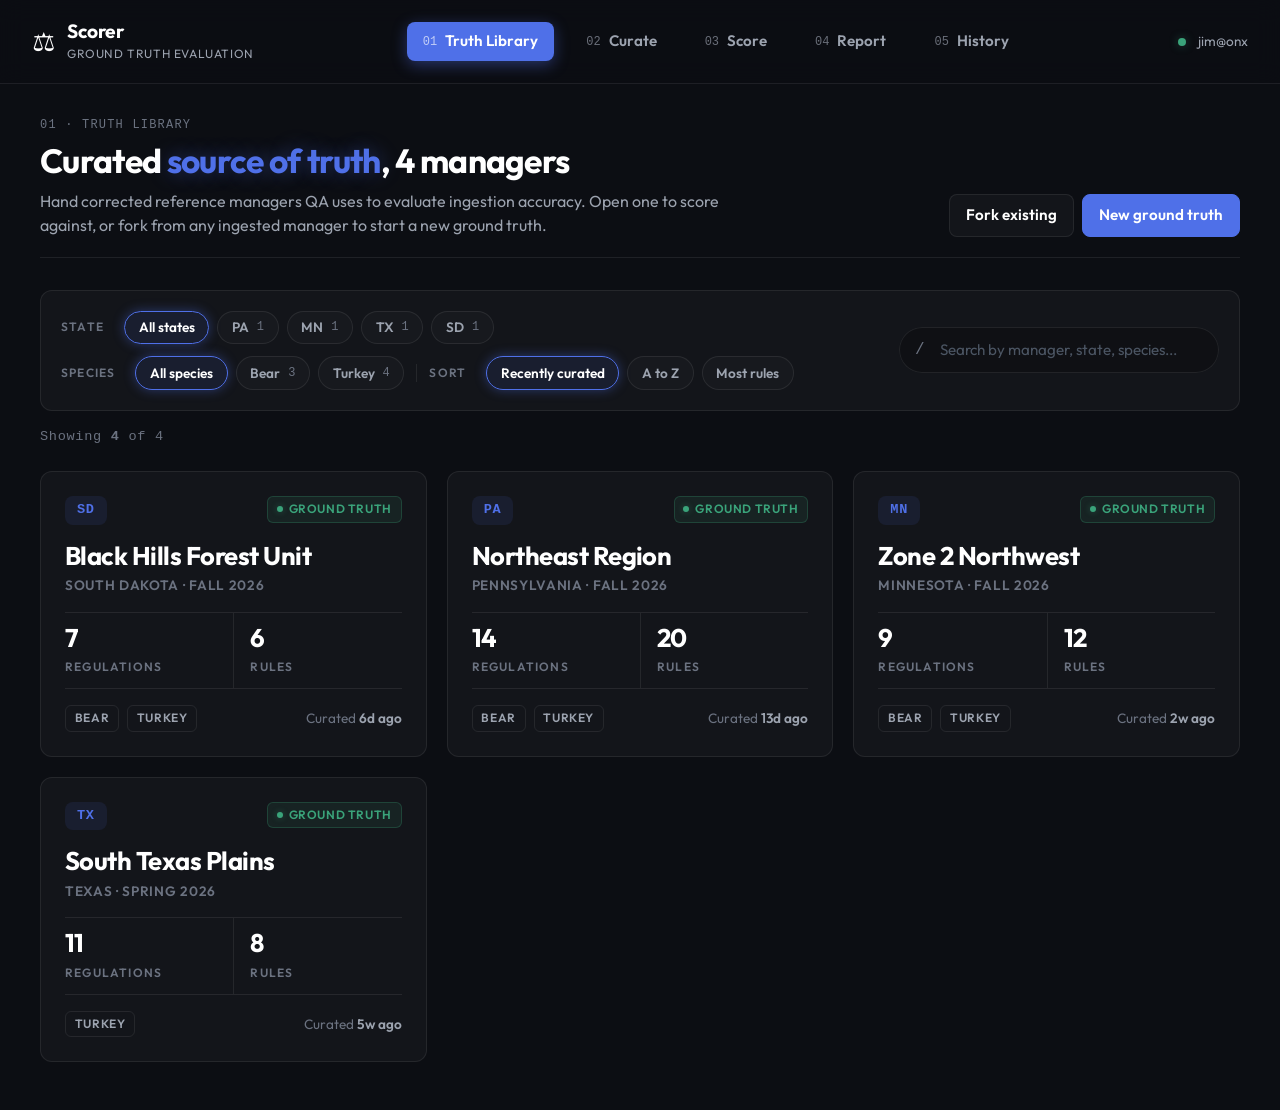
==== v1/index.html @ bdf271d5 "scorer prototypes v1, v2, v3" ====
<!doctype html>
<html lang="en">
<head>
  <meta charset="utf-8">
  <meta name="viewport" content="width=device-width,initial-scale=1">
  <title>Scorer, Ground Truth Evaluation</title>
  <link rel="preconnect" href="https://fonts.googleapis.com">
  <link rel="preconnect" href="https://fonts.gstatic.com" crossorigin>
  <link href="https://fonts.googleapis.com/css2?family=Outfit:wght@300;400;600;700&display=swap" rel="stylesheet">
  <link rel="stylesheet" href="styles/tokens.css">
  <link rel="stylesheet" href="styles/base.css">
  <link rel="stylesheet" href="styles/components.css">
</head>
<body>
  <div class="app">
    <header class="stage-rail" role="banner">
      <div class="stage-rail__brand">
        <div class="stage-rail__seal" aria-hidden="true">⚖️</div>
        <div>
          <div class="stage-rail__title">Scorer</div>
          <div class="stage-rail__subtitle">Ground Truth Evaluation</div>
        </div>
      </div>
      <nav class="stages" aria-label="Stages">
        <a class="stages__item" data-route="library" href="#library">
          <span class="stages__index">01</span><span>Truth Library</span>
        </a>
        <span class="stages__sep" aria-hidden="true"></span>
        <a class="stages__item" data-route="create" href="#create">
          <span class="stages__index">02</span><span>Curate</span>
        </a>
        <span class="stages__sep" aria-hidden="true"></span>
        <a class="stages__item" data-route="score" href="#score">
          <span class="stages__index">03</span><span>Score</span>
        </a>
        <span class="stages__sep" aria-hidden="true"></span>
        <a class="stages__item" data-route="report" href="#report">
          <span class="stages__index">04</span><span>Report</span>
        </a>
        <span class="stages__sep" aria-hidden="true"></span>
        <a class="stages__item" data-route="history" href="#history">
          <span class="stages__index">05</span><span>History</span>
        </a>
      </nav>
      <div class="stage-rail__user">
        <span class="stage-rail__user-dot" aria-hidden="true"></span>
        <span>jim@onx</span>
      </div>
    </header>

    <main>
      <section class="view" data-view="library" id="view-library"></section>
      <section class="view" data-view="create" id="view-create"></section>
      <section class="view" data-view="score" id="view-score"></section>
      <section class="view" data-view="report" id="view-report"></section>
      <section class="view" data-view="history" id="view-history"></section>
    </main>
  </div>

  <script src="scripts/data.js"></script>
  <script src="scripts/router.js"></script>
  <script src="scripts/views/library.js"></script>
  <script src="scripts/views/create.js"></script>
  <script src="scripts/views/score.js"></script>
  <script src="scripts/views/report.js"></script>
  <script src="scripts/views/history.js"></script>
  <script>
    window.Scorer.router.init();
  </script>
</body>
</html>
---- v1/styles/tokens.css ----
:root {
  color-scheme: dark;

  --bg-dark: #0c0e13;
  --bg-elev-1: rgba(255, 255, 255, 0.02);
  --bg-elev-2: rgba(255, 255, 255, 0.03);
  --bg-elev-3: rgba(255, 255, 255, 0.05);
  --bg-inset:  rgba(0, 0, 0, 0.20);

  --card-bg: rgba(255, 255, 255, 0.03);
  --card-border: rgba(255, 255, 255, 0.08);
  --card-border-strong: rgba(255, 255, 255, 0.14);

  --text-primary:   #ffffff;
  --text-secondary: #9ca3af;
  --text-tertiary:  #6b7280;
  --text-muted:     #4b5563;

  --accent: #4f70e8;
  --accent-hover: #6884ec;
  --accent-glow: rgba(79, 112, 232, 0.40);
  --accent-soft: rgba(79, 112, 232, 0.10);
  --accent-softer: rgba(79, 112, 232, 0.05);

  --status-pending:   #94a3b8;
  --status-running:   #4f70e8;
  --status-completed: #3aa37a;
  --status-failed:    #d04545;
  --status-cancelled: #d4a017;
  --status-paused:    #8b5cf6;

  --status-correct: var(--status-completed);
  --status-missing: var(--status-cancelled);
  --status-extra:   var(--status-failed);

  --status-correct-soft: rgba(58, 163, 122, 0.10);
  --status-missing-soft: rgba(212, 160, 23, 0.10);
  --status-extra-soft:   rgba(208, 69, 69, 0.10);

  --status-correct-glow: rgba(58, 163, 122, 0.40);
  --status-missing-glow: rgba(212, 160, 23, 0.40);
  --status-extra-glow:   rgba(208, 69, 69, 0.40);

  --space-1: 4px;
  --space-2: 8px;
  --space-3: 12px;
  --space-4: 16px;
  --space-5: 20px;
  --space-6: 24px;
  --space-7: 28px;
  --space-8: 32px;
  --space-10: 40px;
  --space-12: 48px;
  --space-16: 64px;

  --radius-sm: 6px;
  --radius-md: 8px;
  --radius-lg: 12px;
  --radius-xl: 20px;
  --radius-pill: 999px;

  --font-ui: "Outfit", -apple-system, BlinkMacSystemFont, "Segoe UI", system-ui, sans-serif;
  --font-mono: ui-monospace, "SF Mono", Menlo, Monaco, "Cascadia Mono", monospace;

  --fs-xxs: 0.75rem;
  --fs-xs:  0.85rem;
  --fs-sm:  0.95rem;
  --fs-base: 1rem;
  --fs-md: 1.1rem;
  --fs-lg: 1.25rem;
  --fs-xl: 1.6rem;
  --fs-2xl: 2.1rem;
  --fs-3xl: 2.75rem;

  --tracking-tight: -0.02em;
  --tracking-normal: 0;
  --tracking-wide: 0.05em;
  --tracking-wider: 0.10em;

  --duration-fast: 150ms;
  --duration-base: 200ms;
  --duration-slow: 300ms;
  --ease-out: cubic-bezier(0.4, 0, 0.2, 1);
  --ease-emph: cubic-bezier(0.16, 1, 0.3, 1);
}
---- v1/styles/base.css ----
*, *::before, *::after { box-sizing: border-box; }

html, body {
  margin: 0;
  padding: 0;
  background-color: var(--bg-dark);
  color: var(--text-primary);
  font-family: var(--font-ui);
  font-size: var(--fs-base);
  line-height: 1.5;
  -webkit-font-smoothing: antialiased;
  -webkit-tap-highlight-color: transparent;
  min-height: 100vh;
}

body::before {
  content: "";
  position: fixed;
  top: -50%;
  left: -50%;
  width: 200%;
  height: 200%;
  background: radial-gradient(circle at center, rgba(99, 102, 241, 0.08) 0%, transparent 50%);
  z-index: -1;
  pointer-events: none;
}

a {
  color: inherit;
  text-decoration: none;
}

button, input, textarea, select, [role="button"] {
  touch-action: manipulation;
}

button {
  font: inherit;
  color: inherit;
  background: none;
  border: 0;
  cursor: pointer;
  padding: 0;
}

input, textarea, select {
  font: inherit;
  color: inherit;
}

input[type="checkbox"] {
  accent-color: var(--accent);
  width: 16px;
  height: 16px;
  cursor: pointer;
}

input:focus-visible,
textarea:focus-visible,
button:focus-visible,
[role="button"]:focus-visible {
  outline: 1px solid var(--accent);
  outline-offset: 2px;
}

::selection {
  background: var(--accent-soft);
  color: var(--text-primary);
}

h1, h2, h3, h4 {
  margin: 0;
  font-weight: 700;
  letter-spacing: var(--tracking-tight);
}

h1 {
  font-size: var(--fs-2xl);
  line-height: 1.15;
}

h2 {
  font-size: var(--fs-xl);
  font-weight: 600;
}

h3 {
  font-size: var(--fs-lg);
  font-weight: 600;
}

p { margin: 0; }

.highlight {
  color: var(--accent);
  text-shadow: 0 0 20px var(--accent-glow);
}

.app {
  display: grid;
  grid-template-rows: auto 1fr;
  min-height: 100vh;
}

.view {
  display: none;
  padding: var(--space-8) var(--space-10) var(--space-12);
  max-width: 1400px;
  margin: 0 auto;
  width: 100%;
}

.view[data-active] {
  display: block;
}

.view-header {
  display: flex;
  align-items: flex-end;
  justify-content: space-between;
  gap: var(--space-6);
  margin-bottom: var(--space-8);
  padding-bottom: var(--space-5);
  border-bottom: 1px solid var(--card-border);
}

.view-header__intro {
  display: flex;
  flex-direction: column;
  gap: var(--space-2);
}

.view-eyebrow {
  font-family: var(--font-mono);
  font-size: var(--fs-xxs);
  letter-spacing: var(--tracking-wider);
  text-transform: uppercase;
  color: var(--text-tertiary);
}

.view-lede {
  color: var(--text-secondary);
  font-size: var(--fs-base);
  max-width: 64ch;
}
---- v1/styles/components.css ----
/* Stage rail (top header nav) */
.stage-rail {
  display: grid;
  grid-template-columns: auto 1fr auto;
  align-items: center;
  gap: var(--space-8);
  padding: var(--space-5) var(--space-8);
  border-bottom: 1px solid var(--card-border);
  background: rgba(12, 14, 19, 0.85);
  backdrop-filter: blur(12px);
  position: sticky;
  top: 0;
  z-index: 100;
}

.stage-rail__brand {
  display: flex;
  align-items: center;
  gap: var(--space-3);
}

.stage-rail__seal {
  font-size: 1.6rem;
  line-height: 1;
}

.stage-rail__title {
  font-size: 1.2rem;
  font-weight: 700;
  letter-spacing: var(--tracking-tight);
  line-height: 1.2;
}

.stage-rail__subtitle {
  font-size: var(--fs-xxs);
  letter-spacing: var(--tracking-wide);
  text-transform: uppercase;
  color: var(--text-secondary);
  margin-top: 2px;
}

.stages {
  display: flex;
  align-items: center;
  gap: var(--space-2);
  justify-content: center;
}

.stages__item {
  display: flex;
  align-items: center;
  gap: var(--space-2);
  padding: var(--space-2) var(--space-4);
  font-size: var(--fs-sm);
  font-weight: 600;
  color: var(--text-secondary);
  border-radius: var(--radius-md);
  transition: color var(--duration-base) var(--ease-out), background var(--duration-base) var(--ease-out);
}

.stages__item:hover {
  color: var(--text-primary);
  background: rgba(255, 255, 255, 0.05);
}

.stages__item[aria-current="page"] {
  color: var(--text-primary);
  background: var(--accent);
  box-shadow: 0 4px 15px var(--accent-glow);
}

.stages__index {
  font-family: var(--font-mono);
  font-size: var(--fs-xxs);
  font-weight: 400;
  opacity: 0.65;
}

.stage-rail__user {
  display: flex;
  align-items: center;
  gap: var(--space-3);
  font-size: var(--fs-xs);
  color: var(--text-secondary);
}

.stage-rail__user-dot {
  width: 8px;
  height: 8px;
  border-radius: 50%;
  background: var(--status-completed);
  box-shadow: 0 0 10px var(--status-correct-glow);
}

/* Buttons */
.btn {
  display: inline-flex;
  align-items: center;
  gap: var(--space-2);
  padding: 0.55rem 1rem;
  font-size: var(--fs-sm);
  font-weight: 600;
  border-radius: var(--radius-md);
  border: 1px solid var(--card-border);
  background: var(--card-bg);
  color: var(--text-primary);
  transition: background var(--duration-fast) var(--ease-out), border-color var(--duration-fast) var(--ease-out), box-shadow var(--duration-fast) var(--ease-out), transform var(--duration-fast) var(--ease-out);
}

.btn:hover {
  background: var(--bg-elev-3);
  border-color: var(--card-border-strong);
}

.btn--primary {
  background: var(--accent);
  border-color: var(--accent);
  color: var(--text-primary);
}

.btn--primary:hover {
  background: var(--accent-hover);
  border-color: var(--accent-hover);
  box-shadow: 0 4px 15px var(--accent-glow);
}

.btn--ghost {
  background: transparent;
  border-color: transparent;
  color: var(--text-secondary);
}

.btn--ghost:hover {
  color: var(--text-primary);
  background: rgba(255, 255, 255, 0.05);
  border-color: var(--card-border);
}

.btn--sm {
  padding: 0.35rem 0.75rem;
  font-size: var(--fs-xs);
}

.btn[disabled] {
  opacity: 0.4;
  cursor: not-allowed;
}

.btn[disabled]:hover {
  background: var(--card-bg);
  border-color: var(--card-border);
  box-shadow: none;
}

.btn__kbd {
  font-family: var(--font-mono);
  font-size: var(--fs-xxs);
  color: var(--text-tertiary);
  border: 1px solid var(--card-border);
  padding: 1px 5px;
  border-radius: var(--radius-sm);
  margin-left: var(--space-1);
}

/* Inputs */
.input {
  width: 100%;
  padding: 0.65rem 0.95rem;
  background: rgba(0, 0, 0, 0.20);
  border: 1px solid var(--card-border);
  border-radius: var(--radius-md);
  font-size: var(--fs-sm);
  color: var(--text-primary);
  transition: border-color var(--duration-fast) var(--ease-out), box-shadow var(--duration-fast) var(--ease-out);
  font-family: inherit;
}

.input::placeholder {
  color: var(--text-muted);
}

.input:focus-visible {
  outline: none;
  border-color: var(--accent);
  box-shadow: 0 0 15px var(--accent-glow);
}

.search {
  position: relative;
  width: 320px;
  flex-shrink: 0;
  border-radius: var(--radius-pill);
  overflow: hidden;
}

.search__icon {
  position: absolute;
  left: 1rem;
  top: 50%;
  transform: translateY(-50%);
  color: var(--text-tertiary);
  pointer-events: none;
  font-family: var(--font-mono);
}

.search .input {
  padding-left: 2.5rem;
  border-radius: inherit;
}

.textarea {
  width: 100%;
  padding: var(--space-4);
  background: rgba(0, 0, 0, 0.20);
  border: 1px solid var(--card-border);
  border-radius: var(--radius-md);
  color: var(--text-primary);
  font-family: var(--font-mono);
  font-size: var(--fs-xs);
  line-height: 1.6;
  resize: vertical;
  min-height: 280px;
}

.textarea:focus-visible {
  outline: none;
  border-color: var(--accent);
  box-shadow: 0 0 15px var(--accent-glow);
}

/* Chips (filters) */
.chip-row {
  display: flex;
  align-items: center;
  gap: var(--space-2);
  flex-wrap: wrap;
}

.chip-group__label {
  font-size: var(--fs-xxs);
  letter-spacing: var(--tracking-wider);
  text-transform: uppercase;
  color: var(--text-tertiary);
  margin-right: var(--space-2);
  font-weight: 600;
}

.chip {
  display: inline-flex;
  align-items: center;
  gap: var(--space-2);
  padding: 0.35rem 0.85rem;
  font-size: var(--fs-xs);
  font-weight: 600;
  border: 1px solid var(--card-border);
  border-radius: var(--radius-pill);
  color: var(--text-secondary);
  background: var(--bg-elev-1);
  transition: border-color var(--duration-fast) var(--ease-out), background var(--duration-fast) var(--ease-out), color var(--duration-fast) var(--ease-out), box-shadow var(--duration-fast) var(--ease-out);
}

.chip:hover {
  color: var(--text-primary);
  border-color: var(--card-border-strong);
}

.chip[aria-pressed="true"] {
  color: var(--text-primary);
  background: var(--accent-soft);
  border-color: var(--accent);
  box-shadow: 0 0 12px var(--accent-glow);
}

.chip__count {
  font-size: var(--fs-xxs);
  font-family: var(--font-mono);
  font-weight: 400;
  color: var(--text-tertiary);
}

.chip[aria-pressed="true"] .chip__count { color: var(--accent); }

/* Manager card (field-manual style adapted to indigo dark) */
.cards-grid {
  display: grid;
  grid-template-columns: repeat(auto-fill, minmax(340px, 1fr));
  gap: var(--space-5);
  margin-top: var(--space-6);
}

.manager-card {
  position: relative;
  display: grid;
  grid-template-rows: auto auto 1fr auto;
  gap: var(--space-4);
  padding: var(--space-6);
  background: var(--card-bg);
  border: 1px solid var(--card-border);
  border-radius: var(--radius-lg);
  transition: border-color var(--duration-base) var(--ease-out), background var(--duration-base) var(--ease-out), box-shadow var(--duration-base) var(--ease-out);
  text-align: left;
  cursor: pointer;
  width: 100%;
  font-family: inherit;
}

.manager-card:hover {
  border-color: var(--accent);
  box-shadow: 0 0 30px rgba(79, 112, 232, 0.10);
}

.manager-card--selected {
  border-color: var(--accent);
  background: var(--accent-softer);
  box-shadow: 0 0 30px rgba(79, 112, 232, 0.15);
}

.manager-card__head {
  display: flex;
  align-items: flex-start;
  justify-content: space-between;
  gap: var(--space-3);
}

.manager-card__seal {
  background: var(--accent-soft);
  color: var(--accent);
  padding: 0.25rem 0.75rem;
  border-radius: var(--radius-md);
  font-weight: 700;
  font-size: var(--fs-xs);
  letter-spacing: var(--tracking-wide);
  font-family: var(--font-mono);
}

.manager-card__truth-flag {
  display: inline-flex;
  align-items: center;
  gap: 6px;
  font-size: var(--fs-xxs);
  font-weight: 600;
  letter-spacing: var(--tracking-wide);
  text-transform: uppercase;
  color: var(--status-completed);
  padding: 0.2rem 0.55rem;
  border-radius: var(--radius-sm);
  background: rgba(58, 163, 122, 0.10);
  border: 1px solid rgba(58, 163, 122, 0.25);
}

.manager-card__truth-flag::before {
  content: "";
  width: 6px;
  height: 6px;
  background: var(--status-completed);
  border-radius: 50%;
  box-shadow: 0 0 6px var(--status-correct-glow);
}

.manager-card__draft-flag {
  display: inline-flex;
  align-items: center;
  gap: 6px;
  font-size: var(--fs-xxs);
  font-weight: 600;
  letter-spacing: var(--tracking-wide);
  text-transform: uppercase;
  color: var(--status-cancelled);
  padding: 0.2rem 0.55rem;
  border-radius: var(--radius-sm);
  border: 1px dashed rgba(212, 160, 23, 0.4);
}

.manager-card__name {
  font-size: var(--fs-xl);
  font-weight: 700;
  color: var(--text-primary);
  letter-spacing: var(--tracking-tight);
  line-height: 1.2;
}

.manager-card__locale {
  font-size: var(--fs-xs);
  letter-spacing: var(--tracking-wide);
  text-transform: uppercase;
  color: var(--text-tertiary);
  font-weight: 600;
  margin-top: 4px;
}

.manager-card__counts {
  display: grid;
  grid-template-columns: 1fr 1fr;
  border-top: 1px solid var(--card-border);
  border-bottom: 1px solid var(--card-border);
}

.manager-card__count {
  display: flex;
  flex-direction: column;
  gap: 2px;
  padding: var(--space-3) 0;
}

.manager-card__count + .manager-card__count {
  border-left: 1px solid var(--card-border);
  padding-left: var(--space-4);
}

.manager-card__count-num {
  font-size: var(--fs-xl);
  color: var(--text-primary);
  font-weight: 700;
  letter-spacing: var(--tracking-tight);
  line-height: 1;
}

.manager-card__count-label {
  font-size: var(--fs-xxs);
  letter-spacing: var(--tracking-wider);
  text-transform: uppercase;
  color: var(--text-tertiary);
  font-weight: 600;
  margin-top: 6px;
}

.manager-card__species {
  display: flex;
  gap: var(--space-2);
}

.manager-card__species-tag {
  font-size: var(--fs-xxs);
  font-weight: 600;
  letter-spacing: var(--tracking-wide);
  text-transform: uppercase;
  color: var(--text-secondary);
  padding: 0.2rem 0.55rem;
  border: 1px solid var(--card-border);
  border-radius: var(--radius-sm);
}

.manager-card__foot {
  display: flex;
  justify-content: space-between;
  align-items: center;
  font-size: var(--fs-xs);
  color: var(--text-tertiary);
}

.manager-card__foot strong {
  color: var(--text-secondary);
  font-weight: 600;
}

/* Toolbar */
.toolbar {
  display: grid;
  grid-template-columns: 1fr auto;
  align-items: center;
  gap: var(--space-5);
  padding: var(--space-5);
  background: var(--card-bg);
  border: 1px solid var(--card-border);
  border-radius: var(--radius-lg);
}

.toolbar__filters {
  display: flex;
  flex-direction: column;
  gap: var(--space-3);
}

.toolbar__row {
  display: flex;
  align-items: center;
  gap: var(--space-3);
  flex-wrap: wrap;
}

.toolbar__divider {
  width: 1px;
  height: 18px;
  background: var(--card-border);
}

.toolbar__count {
  font-size: var(--fs-xs);
  color: var(--text-tertiary);
  letter-spacing: var(--tracking-wide);
  font-family: var(--font-mono);
}

/* Harvest tag (signature element) */
.tag {
  --tag-color: var(--text-secondary);
  --tag-bg: var(--card-bg);
  --tag-border: var(--card-border);
  position: relative;
  display: grid;
  grid-template-columns: auto 1fr auto;
  gap: var(--space-3);
  align-items: center;
  padding: var(--space-3) var(--space-4);
  background: var(--tag-bg);
  border: 1px solid var(--tag-border);
  border-radius: var(--radius-md);
  transition: border-color var(--duration-fast) var(--ease-out), background var(--duration-fast) var(--ease-out);
  text-align: left;
  width: 100%;
  font-family: inherit;
}

.tag::before {
  content: "";
  width: 8px;
  height: 8px;
  background: var(--tag-color);
  border-radius: 50%;
  box-shadow: 0 0 8px color-mix(in srgb, var(--tag-color) 60%, transparent);
  flex-shrink: 0;
}

.tag__body {
  display: flex;
  flex-direction: column;
  gap: 4px;
  min-width: 0;
}

.tag__head {
  display: flex;
  align-items: center;
  gap: var(--space-3);
  font-family: var(--font-mono);
  font-size: var(--fs-xxs);
  letter-spacing: var(--tracking-wide);
  text-transform: uppercase;
  color: var(--text-tertiary);
}

.tag__id {
  color: var(--tag-color);
  font-weight: 500;
}

.tag__sep {
  color: var(--text-muted);
}

.tag__summary {
  font-size: var(--fs-sm);
  color: var(--text-primary);
  line-height: 1.4;
  font-weight: 500;
}

.tag__check {
  width: 18px;
  height: 18px;
  border-radius: var(--radius-sm);
  border: 1px solid var(--card-border);
  display: grid;
  place-items: center;
  background: rgba(0, 0, 0, 0.20);
  font-family: var(--font-mono);
  font-size: 11px;
  color: transparent;
  transition: background var(--duration-fast) var(--ease-out), border-color var(--duration-fast) var(--ease-out), color var(--duration-fast) var(--ease-out);
  flex-shrink: 0;
}

.tag[aria-pressed="true"] .tag__check {
  background: var(--accent);
  border-color: var(--accent);
  color: var(--text-primary);
}

.tag[aria-pressed="true"] {
  border-color: var(--accent);
  background: var(--accent-softer);
}

.tag--correct {
  --tag-color: var(--status-correct);
  --tag-bg: var(--status-correct-soft);
  --tag-border: rgba(58, 163, 122, 0.30);
}

.tag--missing {
  --tag-color: var(--status-missing);
  --tag-bg: transparent;
  --tag-border: rgba(212, 160, 23, 0.45);
  border-style: dashed;
}

.tag--missing .tag__summary {
  color: var(--text-secondary);
}

.tag--extra {
  --tag-color: var(--status-extra);
  --tag-bg: var(--status-extra-soft);
  --tag-border: rgba(208, 69, 69, 0.35);
}

.tag-stack {
  display: flex;
  flex-direction: column;
  gap: var(--space-2);
}

/* Bucket headline (report) */
.bucket-row {
  display: grid;
  grid-template-columns: repeat(3, 1fr);
  gap: var(--space-4);
  margin-bottom: var(--space-8);
}

.bucket {
  position: relative;
  padding: var(--space-6);
  background: var(--card-bg);
  border: 1px solid var(--card-border);
  border-radius: var(--radius-lg);
  display: flex;
  flex-direction: column;
  gap: var(--space-3);
  cursor: pointer;
  transition: border-color var(--duration-base) var(--ease-out), background var(--duration-base) var(--ease-out), box-shadow var(--duration-base) var(--ease-out);
  text-align: left;
  font-family: inherit;
  overflow: hidden;
}

.bucket::before {
  content: "";
  position: absolute;
  top: 0;
  left: 0;
  right: 0;
  height: 3px;
  background: var(--bucket-color);
  box-shadow: 0 0 12px var(--bucket-glow);
}

.bucket--correct { --bucket-color: var(--status-correct); --bucket-glow: var(--status-correct-glow); }
.bucket--missing { --bucket-color: var(--status-missing); --bucket-glow: var(--status-missing-glow); }
.bucket--extra   { --bucket-color: var(--status-extra);   --bucket-glow: var(--status-extra-glow); }

.bucket:hover {
  border-color: var(--bucket-color);
}

.bucket[aria-current="page"] {
  border-color: var(--bucket-color);
  background: rgba(255, 255, 255, 0.05);
  box-shadow: 0 0 30px var(--bucket-glow);
}

.bucket__label {
  font-size: var(--fs-xxs);
  letter-spacing: var(--tracking-wider);
  text-transform: uppercase;
  color: var(--text-tertiary);
  font-weight: 600;
}

.bucket__num {
  font-size: var(--fs-3xl);
  font-weight: 700;
  color: var(--bucket-color);
  letter-spacing: var(--tracking-tight);
  line-height: 1;
  text-shadow: 0 0 24px var(--bucket-glow);
}

.bucket__caption {
  font-size: var(--fs-xs);
  color: var(--text-secondary);
}

/* Score summary */
.score-summary {
  display: grid;
  grid-template-columns: auto 1fr auto;
  gap: var(--space-6);
  align-items: center;
  padding: var(--space-6);
  background: var(--card-bg);
  border: 1px solid var(--card-border);
  border-radius: var(--radius-lg);
  margin-bottom: var(--space-6);
}

.score-summary__value {
  font-size: 3.5rem;
  font-weight: 700;
  letter-spacing: var(--tracking-tight);
  color: var(--accent);
  line-height: 1;
  text-shadow: 0 0 24px var(--accent-glow);
}

.score-summary__label {
  font-size: var(--fs-xxs);
  letter-spacing: var(--tracking-wider);
  text-transform: uppercase;
  color: var(--text-tertiary);
  margin-top: 6px;
  font-weight: 600;
}

.score-summary__meta {
  display: flex;
  flex-direction: column;
  gap: 4px;
}

.score-summary__title {
  font-size: var(--fs-xl);
  font-weight: 700;
  color: var(--text-primary);
  letter-spacing: var(--tracking-tight);
}

.score-summary__sub {
  font-size: var(--fs-xs);
  color: var(--text-tertiary);
  letter-spacing: var(--tracking-wide);
  font-family: var(--font-mono);
}

.score-summary__actions {
  display: flex;
  gap: var(--space-2);
}

/* Section panels */
.panel {
  background: var(--card-bg);
  border: 1px solid var(--card-border);
  border-radius: var(--radius-lg);
  padding: var(--space-5);
}

.panel--inset {
  background: rgba(0, 0, 0, 0.20);
}

.panel__head {
  display: flex;
  align-items: center;
  justify-content: space-between;
  gap: var(--space-3);
  margin-bottom: var(--space-4);
  padding-bottom: var(--space-3);
  border-bottom: 1px solid var(--card-border);
}

.panel__title {
  display: flex;
  align-items: baseline;
  gap: var(--space-3);
}

.panel__title strong {
  font-size: var(--fs-md);
  font-weight: 700;
  color: var(--text-primary);
  letter-spacing: var(--tracking-tight);
}

.panel__title span {
  font-size: var(--fs-xxs);
  letter-spacing: var(--tracking-wider);
  text-transform: uppercase;
  color: var(--text-tertiary);
  font-weight: 600;
}

/* Collapsible groups */
.group {
  border-top: 1px solid var(--card-border);
}

.group:last-child {
  border-bottom: 1px solid var(--card-border);
}

.group__head {
  display: grid;
  grid-template-columns: auto 1fr auto auto;
  gap: var(--space-4);
  align-items: center;
  padding: var(--space-3) var(--space-2);
  width: 100%;
  text-align: left;
  cursor: pointer;
  transition: background var(--duration-fast) var(--ease-out);
  font-family: inherit;
}

.group__head:hover { background: rgba(255, 255, 255, 0.03); }

.group__caret {
  font-family: var(--font-mono);
  font-size: var(--fs-xs);
  color: var(--text-tertiary);
  width: 14px;
  display: inline-block;
  transition: transform var(--duration-base) var(--ease-out);
}

.group--open .group__caret {
  transform: rotate(90deg);
}

.group__name {
  font-size: var(--fs-sm);
  color: var(--text-primary);
  display: flex;
  align-items: center;
  gap: var(--space-3);
  font-weight: 600;
}

.group__name-eyebrow {
  font-size: var(--fs-xxs);
  letter-spacing: var(--tracking-wider);
  text-transform: uppercase;
  color: var(--text-tertiary);
  font-weight: 600;
}

.group__count {
  font-family: var(--font-mono);
  font-size: var(--fs-xs);
  color: var(--text-tertiary);
}

.group__count strong {
  color: var(--accent);
  font-weight: 600;
}

.group__toggle {
  font-size: var(--fs-xxs);
  letter-spacing: var(--tracking-wide);
  color: var(--text-tertiary);
  padding: 4px 10px;
  border: 1px solid var(--card-border);
  border-radius: var(--radius-sm);
  font-weight: 600;
  text-transform: uppercase;
}

.group__toggle:hover {
  color: var(--text-primary);
  border-color: var(--accent);
}

.group__body {
  display: none;
  padding: var(--space-3) 0 var(--space-4) 30px;
}

.group--open .group__body {
  display: block;
}

/* Score-stage layout (Flow B) */
.score-stage {
  display: grid;
  grid-template-columns: 1fr 1fr;
  gap: var(--space-6);
  align-items: start;
}

.score-stage__col {
  display: flex;
  flex-direction: column;
  gap: var(--space-4);
}

.input-card {
  background: var(--card-bg);
  border: 1px solid var(--card-border);
  border-radius: var(--radius-lg);
  padding: var(--space-5);
}

.input-card__head {
  display: flex;
  align-items: center;
  justify-content: space-between;
  gap: var(--space-3);
  margin-bottom: var(--space-4);
}

.format-toggle {
  display: inline-flex;
  background: rgba(0, 0, 0, 0.20);
  border: 1px solid var(--card-border);
  border-radius: var(--radius-md);
  padding: 3px;
}

.format-toggle__btn {
  padding: 0.3rem 0.75rem;
  font-size: var(--fs-xxs);
  letter-spacing: var(--tracking-wide);
  text-transform: uppercase;
  color: var(--text-tertiary);
  border-radius: var(--radius-sm);
  transition: background var(--duration-fast) var(--ease-out), color var(--duration-fast) var(--ease-out);
  font-weight: 600;
}

.format-toggle__btn[aria-pressed="true"] {
  background: var(--accent-soft);
  color: var(--accent);
}

/* Picked manager summary (Flow B) */
.picked-manager {
  display: grid;
  grid-template-columns: auto 1fr auto;
  gap: var(--space-4);
  padding: var(--space-4) var(--space-5);
  background: var(--accent-softer);
  border: 1px solid var(--accent);
  border-radius: var(--radius-lg);
  align-items: center;
  box-shadow: 0 0 20px rgba(79, 112, 232, 0.10);
}

.picked-manager__seal {
  background: var(--accent-soft);
  color: var(--accent);
  padding: 0.3rem 0.75rem;
  border-radius: var(--radius-md);
  font-weight: 700;
  font-size: var(--fs-xs);
  font-family: var(--font-mono);
  letter-spacing: var(--tracking-wide);
}

.picked-manager__name {
  font-size: var(--fs-md);
  font-weight: 700;
  color: var(--text-primary);
  letter-spacing: var(--tracking-tight);
}

.picked-manager__sub {
  font-size: var(--fs-xxs);
  letter-spacing: var(--tracking-wide);
  color: var(--text-secondary);
  text-transform: uppercase;
  font-weight: 600;
  margin-top: 2px;
}

/* Run bar */
.run-bar {
  position: sticky;
  bottom: var(--space-5);
  display: grid;
  grid-template-columns: 1fr auto;
  align-items: center;
  gap: var(--space-5);
  padding: var(--space-4) var(--space-5);
  background: rgba(12, 14, 19, 0.90);
  backdrop-filter: blur(12px);
  border: 1px solid var(--card-border-strong);
  border-radius: var(--radius-lg);
  margin-top: var(--space-5);
  box-shadow: 0 -8px 32px rgba(0, 0, 0, 0.4);
}

.run-bar__tally {
  display: flex;
  align-items: baseline;
  gap: var(--space-3);
}

.run-bar__num {
  font-size: var(--fs-2xl);
  color: var(--accent);
  font-weight: 700;
  letter-spacing: var(--tracking-tight);
  text-shadow: 0 0 16px var(--accent-glow);
}

.run-bar__label {
  font-size: var(--fs-xs);
  color: var(--text-tertiary);
  letter-spacing: var(--tracking-wide);
  font-family: var(--font-mono);
}

.run-bar__breakdown {
  font-family: var(--font-mono);
  font-size: var(--fs-xxs);
  letter-spacing: var(--tracking-wide);
  color: var(--text-tertiary);
  margin-left: var(--space-2);
}

/* Empty states */
.empty {
  display: flex;
  flex-direction: column;
  align-items: center;
  gap: var(--space-3);
  padding: var(--space-12) var(--space-6);
  text-align: center;
  border: 1px dashed var(--card-border);
  border-radius: var(--radius-lg);
  color: var(--text-tertiary);
  margin-top: var(--space-6);
}

.empty__title {
  font-size: var(--fs-lg);
  color: var(--text-secondary);
  font-weight: 700;
  letter-spacing: var(--tracking-tight);
}

.empty__body {
  max-width: 42ch;
  font-size: var(--fs-sm);
  color: var(--text-tertiary);
}

/* Combobox (autocomplete) */
.combobox {
  position: relative;
}

.combobox__list {
  position: absolute;
  top: calc(100% + 6px);
  left: 0;
  right: 0;
  background: rgba(12, 14, 19, 0.95);
  backdrop-filter: blur(20px);
  border: 1px solid var(--card-border-strong);
  border-radius: var(--radius-md);
  z-index: 5;
  max-height: 320px;
  overflow-y: auto;
  display: none;
  box-shadow: 0 12px 40px rgba(0, 0, 0, 0.5);
}

.combobox--open .combobox__list { display: block; }

.combobox__item {
  display: grid;
  grid-template-columns: auto 1fr auto;
  gap: var(--space-3);
  padding: var(--space-3) var(--space-4);
  align-items: center;
  cursor: pointer;
  border-bottom: 1px solid var(--card-border);
  width: 100%;
  text-align: left;
  font-family: inherit;
  background: transparent;
  transition: background var(--duration-fast) var(--ease-out);
}

.combobox__item:last-child { border-bottom: none; }

.combobox__item:hover, .combobox__item[aria-selected="true"] {
  background: var(--accent-soft);
}

.combobox__item-seal {
  background: var(--accent-soft);
  color: var(--accent);
  padding: 0.2rem 0.5rem;
  border-radius: var(--radius-sm);
  font-family: var(--font-mono);
  font-size: var(--fs-xxs);
  font-weight: 700;
  letter-spacing: var(--tracking-wide);
}

.combobox__item-name {
  font-size: var(--fs-sm);
  color: var(--text-primary);
  font-weight: 600;
}

.combobox__item-meta {
  font-family: var(--font-mono);
  font-size: var(--fs-xxs);
  color: var(--text-tertiary);
  letter-spacing: var(--tracking-wide);
}

/* Stat row */
.stat-row {
  display: flex;
  gap: var(--space-6);
  font-size: var(--fs-xs);
  color: var(--text-tertiary);
  letter-spacing: var(--tracking-wide);
  font-family: var(--font-mono);
}

.stat-row strong {
  color: var(--text-primary);
  font-weight: 600;
  margin-right: 4px;
}

/* Edit-state highlight (Flow A) */
.edit-row {
  display: grid;
  grid-template-columns: 200px 1fr auto;
  gap: var(--space-4);
  padding: var(--space-3) var(--space-4);
  align-items: center;
  border-top: 1px solid var(--card-border);
  position: relative;
}

.edit-row:last-child { border-bottom: 1px solid var(--card-border); }

.edit-row__label {
  font-size: var(--fs-xxs);
  letter-spacing: var(--tracking-wider);
  text-transform: uppercase;
  color: var(--text-tertiary);
  font-weight: 600;
}

.edit-row__value {
  font-size: var(--fs-sm);
  color: var(--text-primary);
  background: rgba(0, 0, 0, 0.20);
  border: 1px solid var(--card-border);
  padding: 0.55rem 0.75rem;
  border-radius: var(--radius-sm);
  width: 100%;
  font-family: inherit;
  transition: border-color var(--duration-fast) var(--ease-out), box-shadow var(--duration-fast) var(--ease-out);
}

.edit-row__value:hover {
  border-color: var(--card-border-strong);
}

.edit-row__value:focus-visible {
  outline: none;
  border-color: var(--accent);
  box-shadow: 0 0 12px var(--accent-glow);
}

.edit-row__value::placeholder {
  color: var(--text-muted);
}

.edit-row[data-state="copied"] .edit-row__value {
  border-color: rgba(212, 160, 23, 0.25);
}

.edit-row[data-state="edited"] .edit-row__value {
  border-color: rgba(58, 163, 122, 0.30);
}

.edit-row[data-state="new"] .edit-row__value {
  border-color: rgba(79, 112, 232, 0.35);
}

.edit-row__source {
  font-size: var(--fs-xxs);
  letter-spacing: var(--tracking-wide);
  text-transform: uppercase;
  color: var(--text-muted);
  display: inline-flex;
  align-items: center;
  gap: 6px;
  font-weight: 600;
}

.edit-row[data-state="copied"] .edit-row__source { color: var(--status-cancelled); }
.edit-row[data-state="copied"] .edit-row__value { color: var(--text-secondary); font-style: italic; }
.edit-row[data-state="edited"] .edit-row__source { color: var(--status-completed); }
.edit-row[data-state="new"] .edit-row__source { color: var(--accent); }

.edit-row[data-state="copied"]::before,
.edit-row[data-state="edited"]::before,
.edit-row[data-state="new"]::before {
  content: "";
  position: absolute;
  left: 0;
  top: var(--space-3);
  bottom: var(--space-3);
  width: 2px;
  border-radius: 1px;
}

.edit-row[data-state="copied"]::before { background: var(--status-cancelled); }
.edit-row[data-state="edited"]::before { background: var(--status-completed); }
.edit-row[data-state="new"]::before    { background: var(--accent); box-shadow: 0 0 8px var(--accent-glow); }

/* History */
.history-list {
  display: flex;
  flex-direction: column;
  gap: var(--space-3);
  margin-top: var(--space-5);
}

.history-row {
  display: grid;
  grid-template-columns: 100px 1fr 1fr auto auto;
  align-items: center;
  gap: var(--space-5);
  padding: var(--space-4) var(--space-5);
  background: var(--card-bg);
  border: 1px solid var(--card-border);
  border-radius: var(--radius-lg);
  cursor: pointer;
  transition: border-color var(--duration-base) var(--ease-out), background var(--duration-base) var(--ease-out);
}

.history-row:hover {
  border-color: var(--accent);
  background: var(--bg-elev-3);
}

.history-row__date {
  font-family: var(--font-mono);
  font-size: var(--fs-xs);
  color: var(--text-tertiary);
  letter-spacing: var(--tracking-wide);
}

.history-row__manager {
  font-size: var(--fs-md);
  font-weight: 700;
  color: var(--text-primary);
  letter-spacing: var(--tracking-tight);
}

.history-row__manager-sub {
  font-size: var(--fs-xxs);
  color: var(--text-tertiary);
  text-transform: uppercase;
  letter-spacing: var(--tracking-wide);
  margin-top: 2px;
  font-weight: 600;
}

.history-row__breakdown {
  display: flex;
  gap: var(--space-2);
  font-family: var(--font-mono);
  font-size: var(--fs-xs);
}

.history-row__chip {
  padding: 0.2rem 0.55rem;
  border-radius: var(--radius-sm);
  border: 1px solid var(--card-border);
}

.history-row__chip--correct { color: var(--status-correct); border-color: rgba(58, 163, 122, 0.30); background: rgba(58, 163, 122, 0.05); }
.history-row__chip--missing { color: var(--status-missing); border-color: rgba(212, 160, 23, 0.30); background: rgba(212, 160, 23, 0.05); }
.history-row__chip--extra   { color: var(--status-extra);   border-color: rgba(208, 69, 69, 0.30);  background: rgba(208, 69, 69, 0.05); }

.history-row__score {
  font-size: var(--fs-xl);
  color: var(--accent);
  font-weight: 700;
  letter-spacing: var(--tracking-tight);
  text-shadow: 0 0 12px var(--accent-glow);
}

.history-row__delta {
  font-family: var(--font-mono);
  font-size: var(--fs-xxs);
  letter-spacing: var(--tracking-wide);
  font-weight: 600;
}

.history-row__delta--up   { color: var(--status-completed); }
.history-row__delta--down { color: var(--status-failed); }
.history-row__delta--flat { color: var(--text-muted); }

.trend-card {
  display: grid;
  grid-template-columns: auto 1fr;
  gap: var(--space-6);
  align-items: center;
  padding: var(--space-6);
  background: var(--card-bg);
  border: 1px solid var(--card-border);
  border-radius: var(--radius-lg);
}

.trend-card__meta {
  display: flex;
  flex-direction: column;
  gap: 4px;
}

.trend-card__title {
  font-size: var(--fs-lg);
  font-weight: 700;
  color: var(--text-primary);
  letter-spacing: var(--tracking-tight);
}

.trend-card__sub {
  font-size: var(--fs-xxs);
  letter-spacing: var(--tracking-wider);
  text-transform: uppercase;
  color: var(--text-tertiary);
  font-weight: 600;
}

.trend-card__chart {
  height: 80px;
}

/* Mode tabs (Flow A) */
.mode-tabs {
  display: grid;
  grid-template-columns: 1fr 1fr;
  gap: var(--space-4);
  margin-bottom: var(--space-6);
}

.mode-tab {
  text-align: left;
  padding: var(--space-6);
  background: var(--card-bg);
  border: 1px solid var(--card-border);
  border-radius: var(--radius-lg);
  cursor: pointer;
  transition: border-color var(--duration-base) var(--ease-out), background var(--duration-base) var(--ease-out), box-shadow var(--duration-base) var(--ease-out);
  display: grid;
  gap: var(--space-2);
  font-family: inherit;
}

.mode-tab:hover {
  border-color: var(--accent);
  background: var(--bg-elev-3);
}

.mode-tab[aria-pressed="true"] {
  border-color: var(--accent);
  background: var(--accent-softer);
  box-shadow: 0 0 30px rgba(79, 112, 232, 0.15);
}

.mode-tab__eyebrow {
  font-size: var(--fs-xxs);
  letter-spacing: var(--tracking-wider);
  text-transform: uppercase;
  color: var(--accent);
  font-weight: 700;
}

.mode-tab__title {
  font-size: var(--fs-lg);
  font-weight: 700;
  color: var(--text-primary);
  letter-spacing: var(--tracking-tight);
}

.mode-tab__body {
  font-size: var(--fs-sm);
  color: var(--text-tertiary);
  line-height: 1.55;
}

/* Legend */
.legend {
  display: flex;
  gap: var(--space-5);
  font-size: var(--fs-xxs);
  letter-spacing: var(--tracking-wider);
  text-transform: uppercase;
  color: var(--text-tertiary);
  padding: var(--space-3) 0;
  font-weight: 600;
}

.legend__dot {
  display: inline-block;
  width: 8px;
  height: 8px;
  border-radius: 50%;
  margin-right: 6px;
  vertical-align: middle;
}
.legend__dot--copied { background: var(--status-cancelled); box-shadow: 0 0 6px var(--status-missing-glow); }
.legend__dot--edited { background: var(--status-completed); box-shadow: 0 0 6px var(--status-correct-glow); }
.legend__dot--new    { background: var(--accent); box-shadow: 0 0 6px var(--accent-glow); }

/* Collapsible section (used in rule form for progressive disclosure) */
.section {
  background: rgba(255, 255, 255, 0.02);
  border: 1px solid var(--card-border);
  border-radius: var(--radius-md);
  overflow: hidden;
}

.section + .section { margin-top: var(--space-3); }

.section__head {
  display: grid;
  grid-template-columns: auto 1fr auto auto;
  align-items: center;
  gap: var(--space-3);
  padding: var(--space-3) var(--space-4);
  width: 100%;
  text-align: left;
  cursor: pointer;
  font-family: inherit;
  transition: background var(--duration-fast) var(--ease-out);
}

.section__head:hover {
  background: rgba(255, 255, 255, 0.03);
}

.section__caret {
  font-family: var(--font-mono);
  font-size: var(--fs-xs);
  color: var(--text-tertiary);
  width: 14px;
  display: inline-block;
  transition: transform var(--duration-base) var(--ease-out);
}

.section--open .section__caret {
  transform: rotate(90deg);
}

.section__name {
  font-size: var(--fs-sm);
  font-weight: 600;
  color: var(--text-primary);
  letter-spacing: var(--tracking-tight);
}

.section__hint {
  font-size: var(--fs-xxs);
  letter-spacing: var(--tracking-wide);
  text-transform: uppercase;
  color: var(--text-tertiary);
  font-weight: 600;
}

.section__count {
  font-family: var(--font-mono);
  font-size: var(--fs-xs);
  color: var(--text-tertiary);
}

.section__count strong {
  color: var(--accent);
  font-weight: 600;
}

.section__body {
  display: none;
  padding: var(--space-4) var(--space-5) var(--space-5);
  border-top: 1px solid var(--card-border);
}

.section--open .section__body {
  display: grid;
  gap: var(--space-4);
}

/* List editor row (limits / requirements / eligibility) */
.list-row {
  display: grid;
  grid-template-columns: 200px 1fr auto;
  gap: var(--space-3);
  align-items: start;
}

.list-row__label {
  background: rgba(0, 0, 0, 0.20);
  border: 1px solid var(--card-border);
  border-radius: var(--radius-sm);
  padding: 0.55rem 0.75rem;
  color: var(--text-primary);
  font-family: inherit;
  font-size: var(--fs-sm);
}

.list-row__content {
  background: rgba(0, 0, 0, 0.20);
  border: 1px solid var(--card-border);
  border-radius: var(--radius-sm);
  padding: 0.55rem 0.75rem;
  color: var(--text-primary);
  font-family: inherit;
  font-size: var(--fs-sm);
  resize: vertical;
  min-height: 38px;
}

.list-row__label:focus-visible,
.list-row__content:focus-visible {
  outline: none;
  border-color: var(--accent);
  box-shadow: 0 0 12px var(--accent-glow);
}

/* String list (categories): pill chips with add input */
.string-list {
  display: flex;
  flex-wrap: wrap;
  gap: var(--space-2);
  align-items: center;
}

.string-list__pill {
  display: inline-flex;
  align-items: center;
  gap: 6px;
  padding: 0.3rem 0.65rem;
  background: var(--accent-soft);
  border: 1px solid var(--accent);
  border-radius: var(--radius-pill);
  color: var(--text-primary);
  font-size: var(--fs-xs);
  font-weight: 600;
}

.string-list__pill button {
  color: var(--text-secondary);
  font-family: var(--font-mono);
  font-size: var(--fs-xxs);
  padding: 0;
  margin-left: 4px;
}

.string-list__pill button:hover { color: var(--text-primary); }

.string-list__add {
  width: 200px;
  padding: 0.4rem 0.75rem;
  background: rgba(0, 0, 0, 0.20);
  border: 1px solid var(--card-border);
  border-radius: var(--radius-pill);
  font-size: var(--fs-xs);
  color: var(--text-primary);
}

.string-list__add:focus-visible {
  outline: none;
  border-color: var(--accent);
  box-shadow: 0 0 12px var(--accent-glow);
}

/* Inline link */
.link {
  color: var(--accent);
  cursor: pointer;
  font-weight: 600;
}

.link:hover {
  color: var(--accent-hover);
  text-shadow: 0 0 8px var(--accent-glow);
}
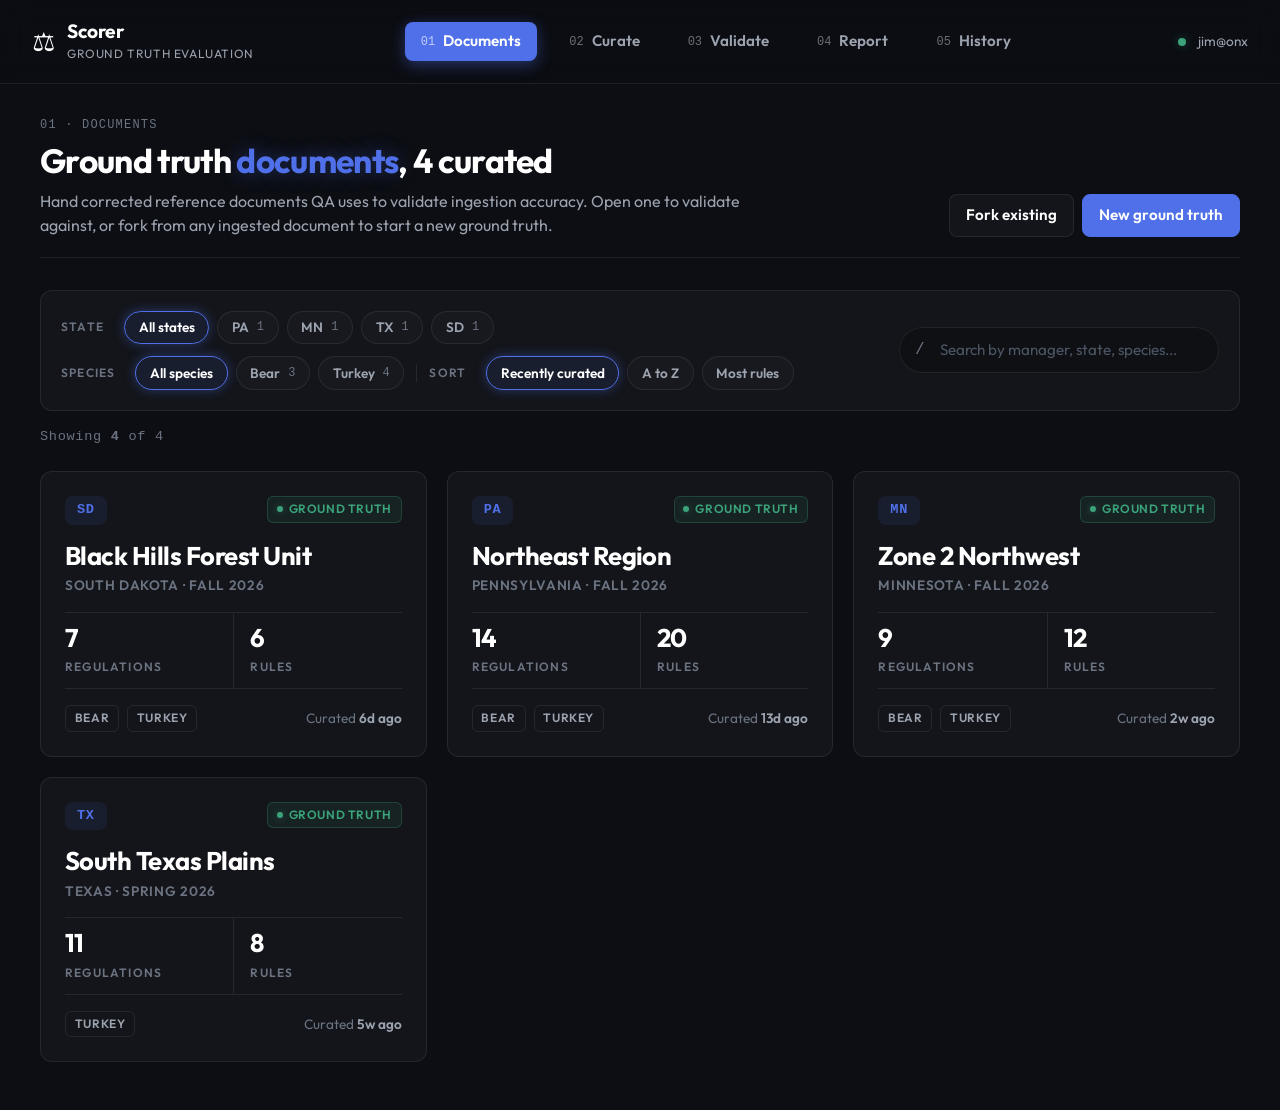
==== commit 2b4a615f: "align v1, v2, v3 to PR363 schema (rename, drop fees, add phases)" ====
--- a/v1/index.html
+++ b/v1/index.html
@@ -23,7 +23,7 @@
       </div>
       <nav class="stages" aria-label="Stages">
         <a class="stages__item" data-route="library" href="#library">
-          <span class="stages__index">01</span><span>Truth Library</span>
+          <span class="stages__index">01</span><span>Documents</span>
         </a>
         <span class="stages__sep" aria-hidden="true"></span>
         <a class="stages__item" data-route="create" href="#create">
@@ -31,7 +31,7 @@
         </a>
         <span class="stages__sep" aria-hidden="true"></span>
         <a class="stages__item" data-route="score" href="#score">
-          <span class="stages__index">03</span><span>Score</span>
+          <span class="stages__index">03</span><span>Validate</span>
         </a>
         <span class="stages__sep" aria-hidden="true"></span>
         <a class="stages__item" data-route="report" href="#report">
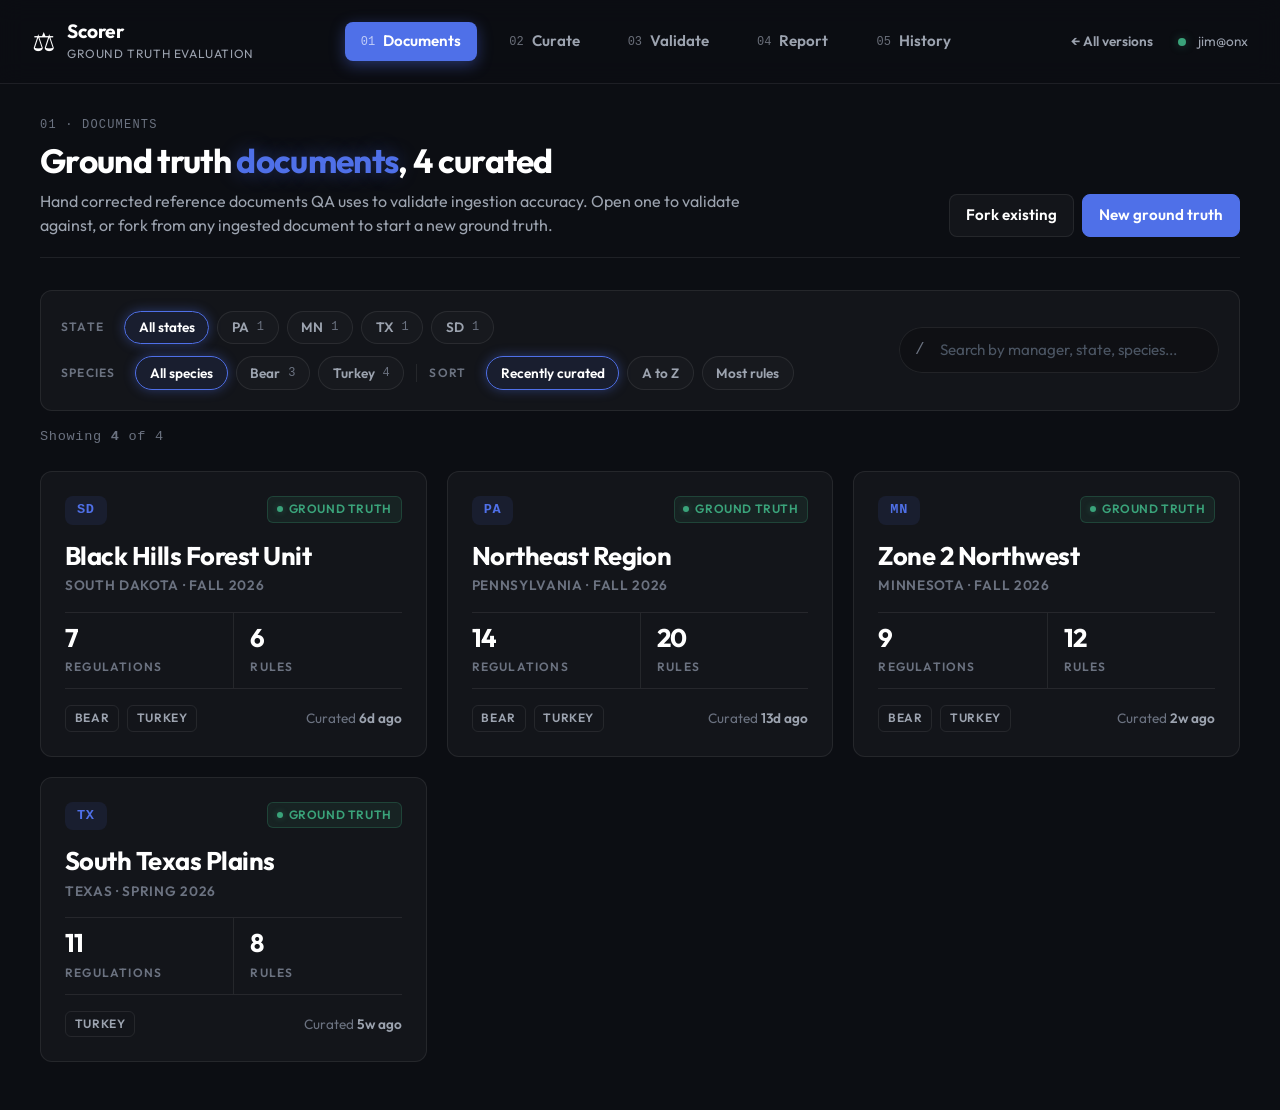
==== commit ce05f54e: "feat: add back-to-picker link in stage rail" ====
--- a/v1/index.html
+++ b/v1/index.html
@@ -43,6 +43,7 @@
         </a>
       </nav>
       <div class="stage-rail__user">
+        <a class="btn btn--ghost btn--sm" href="../" title="Back to versions picker">← All versions</a>
         <span class="stage-rail__user-dot" aria-hidden="true"></span>
         <span>jim@onx</span>
       </div>
--- a/v1/styles/components.css
+++ b/v1/styles/components.css
@@ -1581,3 +1581,27 @@
   color: var(--accent-hover);
   text-shadow: 0 0 8px var(--accent-glow);
 }
+
+/* Inline X / remove icon button */
+.icon-x {
+  display: inline-grid;
+  place-items: center;
+  width: 24px;
+  height: 24px;
+  padding: 0;
+  border: 1px solid var(--card-border-strong);
+  background: transparent;
+  color: var(--text-tertiary);
+  border-radius: var(--radius-sm);
+  font-family: var(--font-mono);
+  font-size: 12px;
+  cursor: pointer;
+  justify-self: end;
+  flex-shrink: 0;
+  transition: color var(--duration-fast) var(--ease-out), border-color var(--duration-fast) var(--ease-out), background var(--duration-fast) var(--ease-out);
+}
+.icon-x:hover {
+  color: var(--status-extra);
+  border-color: var(--status-extra-line);
+  background: var(--status-extra-soft);
+}
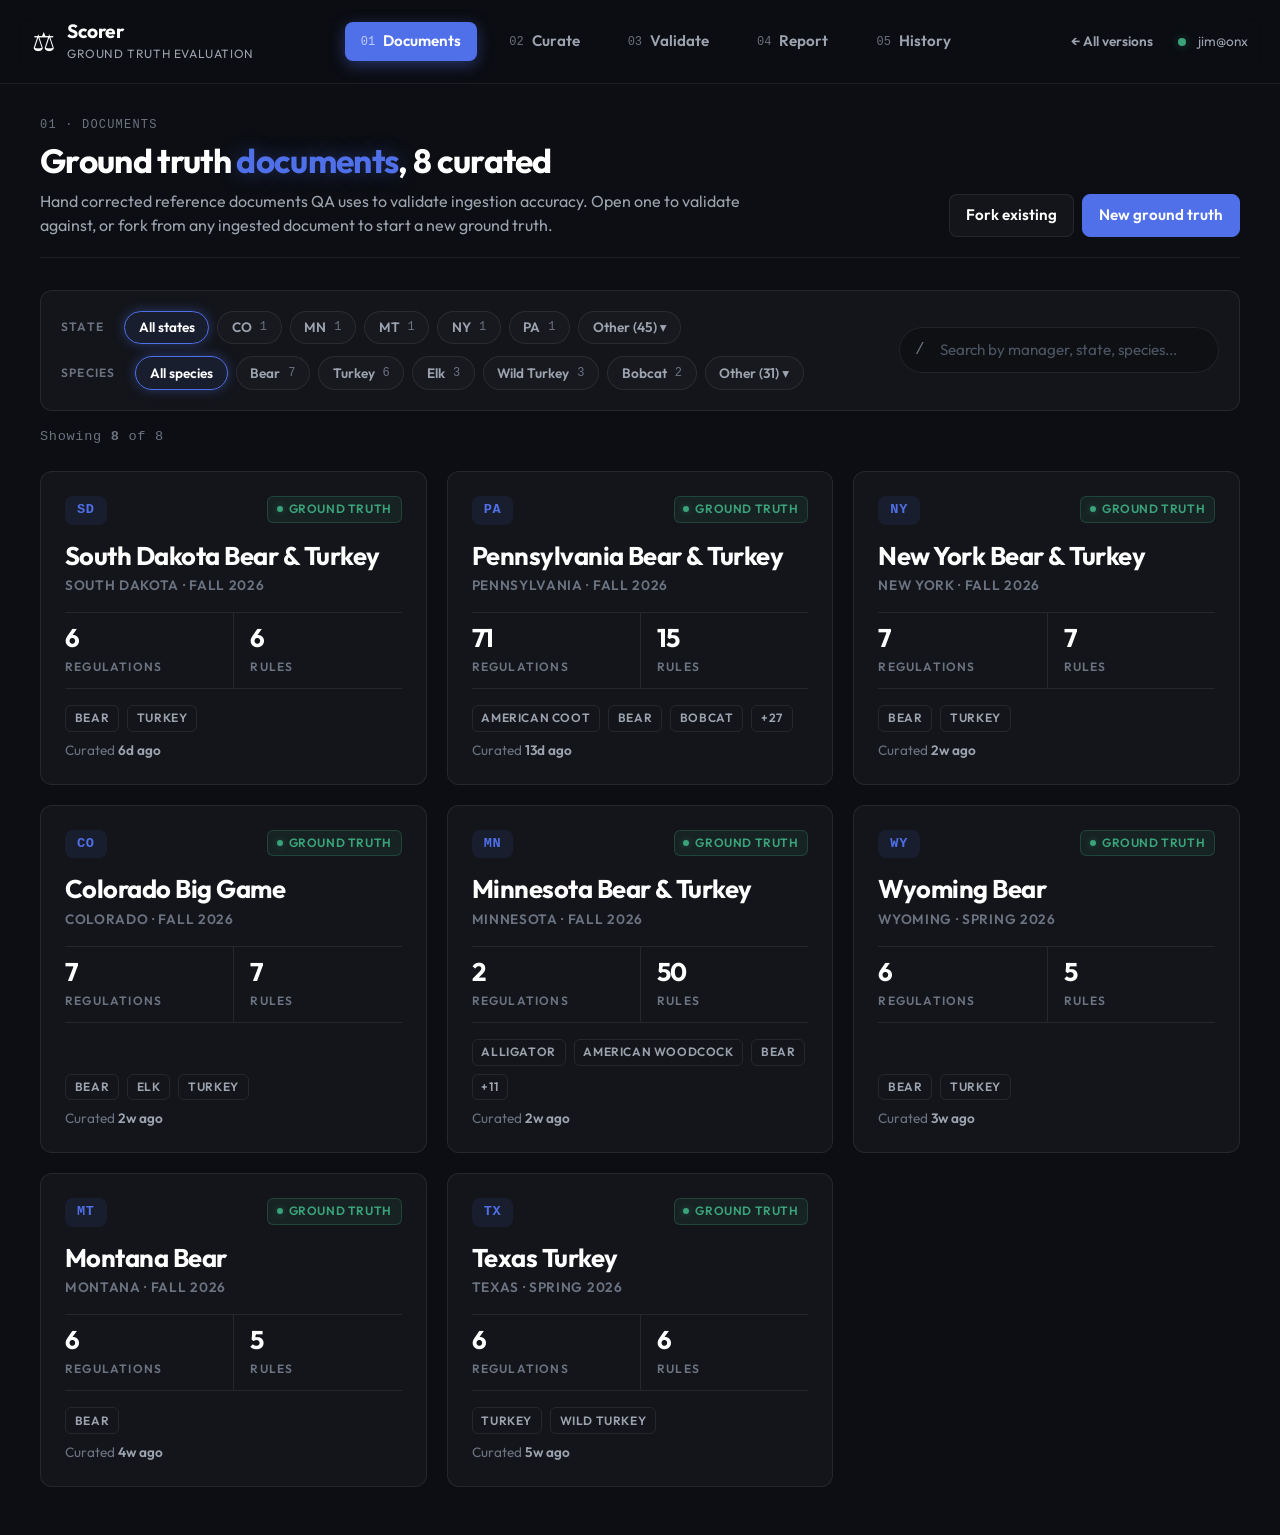
==== commit d166e254: "feat: 8 GTDs (2 real-data + 6 light) and shared multi-select dropdown across views" ====
--- a/v1/index.html
+++ b/v1/index.html
@@ -59,6 +59,7 @@
   </div>
 
   <script src="scripts/data.js"></script>
+  <script src="scripts/multi-filter.js"></script>
   <script src="scripts/router.js"></script>
   <script src="scripts/views/library.js"></script>
   <script src="scripts/views/create.js"></script>
--- a/v1/styles/components.css
+++ b/v1/styles/components.css
@@ -141,6 +141,19 @@
   font-size: var(--fs-xs);
 }
 
+.btn--danger {
+  background: transparent;
+  border-color: var(--status-extra-line);
+  color: var(--status-extra);
+}
+
+.btn--danger:hover {
+  background: var(--status-extra-soft);
+  border-color: var(--status-extra);
+  color: var(--status-extra);
+  box-shadow: 0 0 12px var(--status-extra-glow);
+}
+
 .btn[disabled] {
   opacity: 0.4;
   cursor: not-allowed;
@@ -427,6 +440,7 @@
 .manager-card__species {
   display: flex;
   gap: var(--space-2);
+  flex-wrap: wrap;
 }
 
 .manager-card__species-tag {
@@ -438,14 +452,20 @@
   padding: 0.2rem 0.55rem;
   border: 1px solid var(--card-border);
   border-radius: var(--radius-sm);
+  white-space: nowrap;
 }
 
 .manager-card__foot {
   display: flex;
-  justify-content: space-between;
-  align-items: center;
-  font-size: var(--fs-xs);
-  color: var(--text-tertiary);
+  flex-direction: column;
+  gap: var(--space-2);
+  font-size: var(--fs-xs);
+  color: var(--text-tertiary);
+}
+
+.manager-card__foot > div:last-child {
+  align-self: flex-start;
+  white-space: nowrap;
 }
 
 .manager-card__foot strong {
@@ -1582,6 +1602,79 @@
   text-shadow: 0 0 8px var(--accent-glow);
 }
 
+/* Species "Other..." dropdown */
+.species-other {
+  position: relative;
+  display: inline-flex;
+}
+
+.species-other__panel {
+  display: none;
+  position: absolute;
+  top: calc(100% + 6px);
+  left: 0;
+  width: 320px;
+  background: rgba(12, 14, 19, 0.95);
+  backdrop-filter: blur(12px);
+  border: 1px solid var(--card-border-strong);
+  border-radius: var(--radius-md);
+  box-shadow: 0 12px 32px rgba(0, 0, 0, 0.4);
+  z-index: 20;
+  padding: var(--space-3);
+}
+
+.species-other--open .species-other__panel { display: block; }
+
+.species-other__search { margin-bottom: var(--space-2); }
+
+.species-other__list {
+  display: flex;
+  flex-direction: column;
+  gap: 2px;
+  max-height: 280px;
+  overflow-y: auto;
+}
+
+.species-other__item {
+  display: flex;
+  justify-content: space-between;
+  align-items: center;
+  padding: 0.4rem 0.6rem;
+  border-radius: var(--radius-sm);
+  font-size: var(--fs-xs);
+  color: var(--text-secondary);
+  background: transparent;
+  cursor: pointer;
+  text-align: left;
+  font-family: inherit;
+  transition: background var(--duration-fast) var(--ease-out), color var(--duration-fast) var(--ease-out);
+}
+
+.species-other__item:hover {
+  background: rgba(255, 255, 255, 0.05);
+  color: var(--text-primary);
+}
+
+.species-other__item[aria-pressed="true"] {
+  background: var(--accent-soft);
+  color: var(--accent);
+  border: 1px solid var(--accent);
+}
+
+.species-other__count {
+  font-family: var(--font-mono);
+  font-size: var(--fs-xxs);
+  color: var(--text-tertiary);
+}
+
+.species-other__item[aria-pressed="true"] .species-other__count { color: var(--accent); }
+
+.species-other__empty {
+  padding: var(--space-3);
+  font-size: var(--fs-xs);
+  color: var(--text-tertiary);
+}
+
 /* Inline X / remove icon button */
 .icon-x {
   display: inline-grid;
